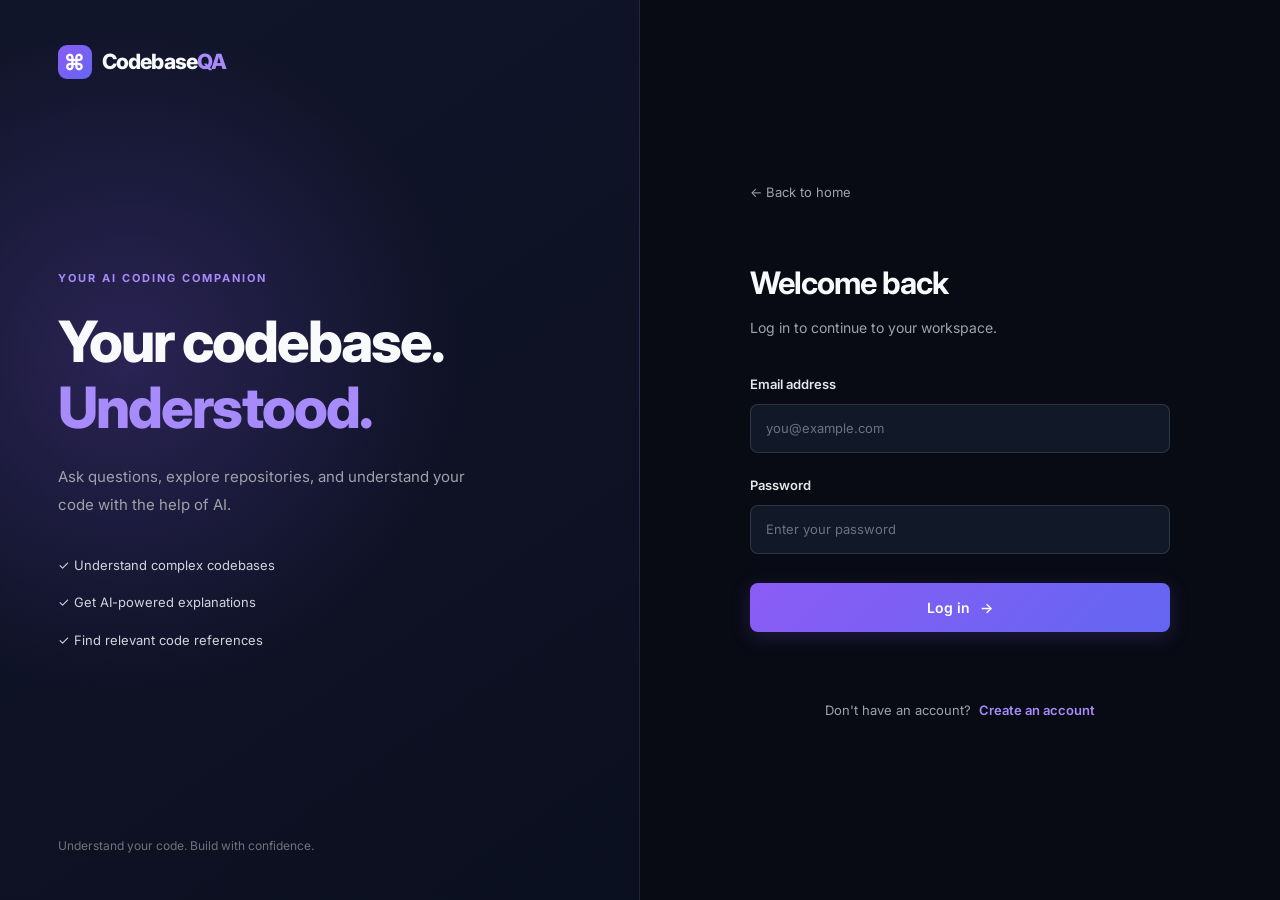
==== frontend/pages/dashboard.html @ 56b750bf "Replace Streamlit application with FastAPI architecture" ====
<!DOCTYPE html>
<html lang="en">
<head>
    <meta charset="UTF-8">
    <meta name="viewport" content="width=device-width, initial-scale=1.0">
    <title>Dashboard | Codebase QA Assistant</title>

    <link rel="stylesheet" href="../css/style.css">
    <link rel="stylesheet" href="../css/dashboard.css">
</head>

<body class="dashboard-page">

    <div class="dashboard-layout">

        <!-- SIDEBAR -->
        <aside class="sidebar" id="sidebar">

            <div class="sidebar-header">
                <a href="../index.html" class="logo">
                    <span class="logo-icon">⌘</span>
                    <span>Codebase<span class="logo-highlight">QA</span></span>
                </a>

                <button class="sidebar-close" id="closeSidebar" aria-label="Close sidebar">
                    ×
                </button>
            </div>

            <button class="new-chat-btn" id="newChatBtn">
                <span>＋</span>
                New Chat
            </button>

            <div class="sidebar-section">
                <span class="sidebar-label">WORKSPACE</span>

                <a href="#repositories" class="sidebar-link active">
                    <span>▣</span>
                    My Repositories
                </a>
            </div>

            <div class="sidebar-section conversation-section">
                <span class="sidebar-label">RECENT CONVERSATIONS</span>

                <div id="conversationList" class="conversation-list">
                    <p class="empty-conversations">
                        Your conversations will appear here.
                    </p>
                </div>
            </div>

            <div class="sidebar-bottom">
                <div class="user-profile">
                    <div class="user-avatar" id="userAvatar">U</div>

                    <div class="user-details">
                        <span id="sidebarUsername">User</span>
                        <small id="sidebarEmail">user@example.com</small>
                    </div>

                    <button id="logoutBtn" class="logout-btn" title="Log out">
                        ⇥
                    </button>
                </div>
            </div>

        </aside>


        <!-- MAIN CONTENT -->
        <main class="dashboard-main">

            <!-- TOP NAVIGATION -->
            <header class="dashboard-header">

                <button class="menu-btn" id="menuBtn" aria-label="Open sidebar">
                    ☰
                </button>

                <div class="breadcrumb">
                    <span>Workspace</span>
                    <span>/</span>
                    <strong>Dashboard</strong>
                </div>

                <div class="header-status">
                    <span class="status-dot"></span>
                    AI Assistant
                </div>

            </header>


            <!-- DASHBOARD CONTENT -->
            <div class="dashboard-content">

                <section class="welcome-section">
                    <div>
                        <span class="section-label">YOUR WORKSPACE</span>

                        <h1>
                            Welcome back,
                            <span id="welcomeUsername">there</span>!
                        </h1>

                        <p>
                            Connect a repository and start exploring your
                            codebase with AI.
                        </p>
                    </div>

                    <button class="btn btn-primary" id="addRepositoryBtn">
                        <span>＋</span>
                        Add Repository
                    </button>
                </section>


                <!-- STATISTICS -->
                <section class="stats-grid">

                    <article class="stat-card">
                        <div class="stat-icon">▣</div>
                        <div>
                            <span class="stat-label">Total Repositories</span>
                            <h2 id="repositoryCount">0</h2>
                        </div>
                    </article>

                    <article class="stat-card">
                        <div class="stat-icon">◷</div>
                        <div>
                            <span class="stat-label">Conversations</span>
                            <h2 id="conversationCount">0</h2>
                        </div>
                    </article>

                    <article class="stat-card">
                        <div class="stat-icon">✳</div>
                        <div>
                            <span class="stat-label">AI Assistant</span>
                            <h2>Ready</h2>
                        </div>
                    </article>

                </section>


                <!-- REPOSITORIES -->
                <section class="repositories-section" id="repositories">

                    <div class="section-header">
                        <div>
                            <h2>My Repositories</h2>
                            <p>Manage and explore your connected GitHub projects.</p>
                        </div>

                        <button class="btn btn-outline" id="refreshRepositoriesBtn">
                            ↻ Refresh
                        </button>
                    </div>

                    <div id="repositoryGrid" class="repository-grid">

                        <div class="empty-state">
                            <div class="empty-state-icon">▣</div>

                            <h3>No repositories yet</h3>

                            <p>
                                Add your first GitHub repository to start
                                asking questions about your code.
                            </p>

                            <button class="btn btn-primary" id="emptyAddRepositoryBtn">
                                Add Your First Repository
                            </button>
                        </div>

                    </div>

                </section>


                <!-- AI ASSISTANT INTRODUCTION -->
                <section class="assistant-banner">

                    <div class="assistant-banner-icon">✳</div>

                    <div>
                        <h2>Your codebase, explained by AI.</h2>

                        <p>
                            Ask questions about your repository, understand
                            functions, explore project architecture and
                            find relevant code references.
                        </p>
                    </div>

                </section>

            </div>

        </main>

    </div>


    <!-- ADD REPOSITORY MODAL -->
    <div class="modal-overlay" id="repositoryModal">

        <div class="modal-card">

            <div class="modal-header">
                <div>
                    <h2>Add Repository</h2>
                    <p>Connect a public GitHub repository.</p>
                </div>

                <button class="modal-close" id="closeRepositoryModal" aria-label="Close modal">
                    ×
                </button>
            </div>

            <form id="repositoryForm">

                <div class="form-group">
                    <label for="repositoryName">Repository Name</label>

                    <input
                        type="text"
                        id="repositoryName"
                        name="name"
                        placeholder="e.g. movie-recommender"
                        required
                    >
                </div>

                <div class="form-group">
                    <label for="githubUrl">GitHub Repository URL</label>

                    <input
                        type="url"
                        id="githubUrl"
                        name="github_url"
                        placeholder="https://github.com/username/repository"
                        required
                    >
                </div>

                <p id="repositoryMessage" class="form-message" role="status"></p>

                <button type="submit" class="btn btn-primary modal-submit">
                    Connect Repository
                </button>

            </form>

        </div>

    </div>


    <script src="../js/api.js"></script>
    <script src="../js/dashboard.js"></script>
    <script src="../js/chat.js"></script>

</body>
</html>
---- frontend/css/style.css ----
/* ================================
   1. GLOBAL STYLES
================================ */

@import url('https://fonts.googleapis.com/css2?family=Inter:wght@400;500;600;700;800&display=swap');

:root {
    --bg-primary: #080b14;
    --bg-secondary: #101522;
    --bg-card: #111827;
    --text-primary: #f8fafc;
    --text-secondary: #9ca3af;
    --accent: #8b5cf6;
    --accent-light: #a78bfa;
    --border: rgba(255, 255, 255, 0.09);
}

* {
    margin: 0;
    padding: 0;
    box-sizing: border-box;
}

html {
    scroll-behavior: smooth;
}

body {
    font-family: 'Inter', sans-serif;
    background: var(--bg-primary);
    color: var(--text-primary);
    line-height: 1.6;
}

a {
    text-decoration: none;
    color: inherit;
}

.landing-page {
    width: 100%;
    min-height: 100vh;
    overflow: hidden;
}

/* ================================
   2. NAVIGATION BAR
================================ */

.navbar {
    width: 100%;
    height: 82px;
    padding: 0 8%;
    display: flex;
    align-items: center;
    justify-content: space-between;
    border-bottom: 1px solid var(--border);
    background: rgba(8, 11, 20, 0.85);
}

.logo {
    display: flex;
    align-items: center;
    gap: 10px;
    font-size: 21px;
    font-weight: 800;
    letter-spacing: -0.8px;
}

.logo-icon {
    width: 34px;
    height: 34px;
    display: grid;
    place-items: center;
    border-radius: 9px;
    background: linear-gradient(135deg, #8b5cf6, #6366f1);
    color: white;
    font-size: 22px;
}

.logo-highlight {
    color: var(--accent-light);
}

.nav-links {
    display: flex;
    gap: 36px;
}

.nav-links a {
    color: var(--text-secondary);
    font-size: 14px;
    transition: color 0.3s ease;
}

.nav-links a:hover {
    color: white;
}

.nav-actions {
    display: flex;
    align-items: center;
    gap: 12px;
}

/* ================================
   3. BUTTONS
================================ */

.btn {
    display: inline-flex;
    justify-content: center;
    align-items: center;
    gap: 10px;
    border-radius: 8px;
    font-size: 14px;
    font-weight: 600;
    transition: all 0.3s ease;
    cursor: pointer;
}

.btn-outline {
    padding: 10px 19px;
    border: 1px solid var(--border);
    color: white;
}

.btn-outline:hover {
    background: rgba(255, 255, 255, 0.07);
}

.btn-primary {
    padding: 11px 20px;
    color: white;
    background: linear-gradient(135deg, #8b5cf6, #6366f1);
    box-shadow: 0 5px 20px rgba(139, 92, 246, 0.2);
}

.btn-primary:hover {
    transform: translateY(-2px);
    box-shadow: 0 8px 25px rgba(139, 92, 246, 0.35);
}

.btn-secondary {
    padding: 14px 24px;
    border: 1px solid var(--border);
    color: white;
}

.btn-secondary:hover {
    background: rgba(255, 255, 255, 0.07);
}

.btn-large {
    padding: 15px 25px;
    font-size: 15px;
}

/* ================================
   4. HERO SECTION
================================ */

.hero {
    position: relative;
    min-height: 590px;
    padding: 110px 20px 90px;
    display: flex;
    flex-direction: column;
    align-items: center;
    text-align: center;
    background:
        radial-gradient(
            ellipse at 50% 20%,
            rgba(109, 40, 217, 0.19),
            transparent 55%
        );
}

.hero-badge {
    display: inline-flex;
    align-items: center;
    gap: 9px;
    padding: 8px 15px;
    margin-bottom: 30px;
    border: 1px solid rgba(167, 139, 250, 0.25);
    border-radius: 30px;
    background: rgba(139, 92, 246, 0.08);
    color: #c4b5fd;
    font-size: 12px;
    font-weight: 600;
}

.status-dot {
    width: 7px;
    height: 7px;
    border-radius: 50%;
    background: #a78bfa;
    box-shadow: 0 0 10px #a78bfa;
}

.hero h1 {
    max-width: 850px;
    font-size: clamp(38px, 6vw, 65px);
    line-height: 1.15;
    letter-spacing: -2.8px;
    font-weight: 800;
}

.hero h1 span {
    display: block;
    background: linear-gradient(90deg, #a78bfa, #818cf8, #c084fc);
    -webkit-background-clip: text;
    background-clip: text;
    color: transparent;
}

.hero-description {
    max-width: 620px;
    margin-top: 25px;
    color: var(--text-secondary);
    font-size: 16px;
    line-height: 1.8;
}

.hero-actions {
    display: flex;
    gap: 15px;
    margin-top: 35px;
}

.hero-note {
    display: flex;
    flex-wrap: wrap;
    justify-content: center;
    gap: 24px;
    margin-top: 35px;
    color: #9ca3af;
    font-size: 12px;
}

.hero-note span {
    color: #a78bfa;
    font-weight: 700;
}

/* ================================
   5. FEATURES SECTION
================================ */

.features {
    padding: 90px 8% 110px;
    background: var(--bg-secondary);
    border-top: 1px solid var(--border);
}

.section-heading {
    text-align: center;
    margin-bottom: 55px;
}

.section-label {
    color: var(--accent-light);
    font-size: 11px;
    font-weight: 700;
    letter-spacing: 2px;
}

.section-heading h2 {
    margin-top: 13px;
    font-size: clamp(25px, 4vw, 36px);
    letter-spacing: -1px;
}

.section-heading p {
    margin-top: 12px;
    color: var(--text-secondary);
    font-size: 14px;
}

.feature-grid {
    display: grid;
    grid-template-columns: repeat(4, 1fr);
    gap: 20px;
    max-width: 1200px;
    margin: 0 auto;
}

.feature-card {
    padding: 28px 24px;
    min-height: 220px;
    border: 1px solid var(--border);
    border-radius: 13px;
    background: var(--bg-card);
    transition: all 0.3s ease;
}

.feature-card:hover {
    transform: translateY(-6px);
    border-color: rgba(167, 139, 250, 0.5);
    background: #171e30;
}

.feature-icon {
    width: 43px;
    height: 43px;
    display: grid;
    place-items: center;
    border-radius: 10px;
    background: rgba(139, 92, 246, 0.14);
    color: #c4b5fd;
    font-size: 23px;
}

.feature-card h3 {
    margin-top: 22px;
    font-size: 16px;
    font-weight: 700;
}

.feature-card p {
    margin-top: 10px;
    color: var(--text-secondary);
    font-size: 13px;
    line-height: 1.8;
}

/* ================================
   6. FOOTER
================================ */

.footer {
    min-height: 100px;
    padding: 25px 8%;
    display: flex;
    align-items: center;
    justify-content: space-between;
    gap: 20px;
    flex-wrap: wrap;
    background: var(--bg-primary);
    border-top: 1px solid var(--border);
}

.footer p,
.footer > span {
    color: var(--text-secondary);
    font-size: 12px;
}

/* ================================
   7. RESPONSIVE DESIGN
================================ */

@media (max-width: 1000px) {
    .feature-grid {
        grid-template-columns: repeat(2, 1fr);
    }

    .navbar {
        padding: 0 5%;
    }
}

@media (max-width: 650px) {
    .navbar {
        height: auto;
        min-height: 75px;
        padding: 18px 5%;
        flex-wrap: wrap;
        gap: 15px;
    }

    .nav-links {
        display: none;
    }

    .nav-actions {
        gap: 8px;
    }

    .btn-outline,
    .nav-actions .btn-primary {
        padding: 9px 12px;
        font-size: 12px;
    }

    .hero {
        padding: 85px 20px 70px;
    }

    .hero h1 {
        letter-spacing: -1.5px;
    }

    .hero-description {
        font-size: 14px;
    }

    .hero-actions {
        flex-direction: column;
        width: 100%;
        max-width: 280px;
    }

    .hero-note {
        gap: 12px;
        font-size: 11px;
    }

    .features {
        padding: 70px 6%;
    }

    .feature-grid {
        grid-template-columns: 1fr;
    }

    .footer {
        flex-direction: column;
        text-align: center;
    }
}
---- frontend/css/dashboard.css ----
/* =========================================
   1. DASHBOARD BASE
========================================= */

.dashboard-page {
    min-height: 100vh;
    background: #080b14;
    color: #f8fafc;
}

.dashboard-layout {
    display: flex;
    min-height: 100vh;
}

/* =========================================
   2. SIDEBAR
========================================= */

.sidebar {
    width: 265px;
    min-width: 265px;
    height: 100vh;
    position: sticky;
    top: 0;
    display: flex;
    flex-direction: column;
    padding: 25px 17px;
    background: #0d1220;
    border-right: 1px solid rgba(255, 255, 255, 0.08);
    z-index: 100;
}

.sidebar-header {
    display: flex;
    align-items: center;
    justify-content: space-between;
    margin-bottom: 32px;
}

.sidebar-close {
    display: none;
    border: none;
    background: none;
    color: #9ca3af;
    font-size: 25px;
    cursor: pointer;
}

/* =========================================
   3. NEW CHAT BUTTON
========================================= */

.new-chat-btn {
    width: 100%;
    height: 45px;
    display: flex;
    align-items: center;
    justify-content: center;
    gap: 10px;
    border: 1px solid rgba(167, 139, 250, 0.3);
    border-radius: 8px;
    background: rgba(139, 92, 246, 0.13);
    color: #c4b5fd;
    font-family: inherit;
    font-size: 13px;
    font-weight: 600;
    cursor: pointer;
    transition: all 0.3s ease;
}

.new-chat-btn:hover {
    background: rgba(139, 92, 246, 0.22);
}

.new-chat-btn span {
    font-size: 20px;
}

/* =========================================
   4. SIDEBAR SECTIONS
========================================= */

.sidebar-section {
    margin-top: 35px;
}

.sidebar-label {
    display: block;
    margin-bottom: 14px;
    padding-left: 9px;
    color: #6b7280;
    font-size: 10px;
    font-weight: 700;
    letter-spacing: 1.5px;
}

.sidebar-link {
    display: flex;
    align-items: center;
    gap: 12px;
    padding: 12px 10px;
    border-radius: 7px;
    color: #9ca3af;
    font-size: 13px;
    transition: all 0.3s ease;
}

.sidebar-link:hover,
.sidebar-link.active {
    background: rgba(139, 92, 246, 0.13);
    color: #c4b5fd;
}

.sidebar-link span {
    font-size: 17px;
}

.conversation-section {
    flex: 1;
    min-height: 0;
    overflow-y: auto;
}

.conversation-list {
    display: flex;
    flex-direction: column;
    gap: 7px;
}

.empty-conversations {
    padding: 10px;
    color: #6b7280;
    font-size: 12px;
    line-height: 1.6;
}

/* =========================================
   5. USER PROFILE
========================================= */

.sidebar-bottom {
    padding-top: 18px;
    border-top: 1px solid rgba(255, 255, 255, 0.08);
}

.user-profile {
    display: flex;
    align-items: center;
    gap: 10px;
}

.user-avatar {
    width: 36px;
    height: 36px;
    flex-shrink: 0;
    display: grid;
    place-items: center;
    border-radius: 50%;
    background: linear-gradient(135deg, #8b5cf6, #6366f1);
    color: white;
    font-size: 13px;
    font-weight: 700;
}

.user-details {
    min-width: 0;
    flex: 1;
    display: flex;
    flex-direction: column;
}

.user-details span {
    color: #e5e7eb;
    font-size: 12px;
    font-weight: 600;
}

.user-details small {
    overflow: hidden;
    color: #6b7280;
    font-size: 10px;
    text-overflow: ellipsis;
    white-space: nowrap;
}

.logout-btn {
    border: none;
    background: none;
    color: #9ca3af;
    font-size: 21px;
    cursor: pointer;
}

.logout-btn:hover {
    color: #f87171;
}

/* =========================================
   6. MAIN CONTENT
========================================= */

.dashboard-main {
    min-width: 0;
    flex: 1;
}

.dashboard-header {
    height: 72px;
    padding: 0 45px;
    display: flex;
    align-items: center;
    justify-content: space-between;
    border-bottom: 1px solid rgba(255, 255, 255, 0.08);
    background: rgba(8, 11, 20, 0.85);
}

.breadcrumb {
    display: flex;
    align-items: center;
    gap: 12px;
    color: #6b7280;
    font-size: 12px;
}

.breadcrumb strong {
    color: #e5e7eb;
    font-weight: 600;
}

.header-status {
    display: flex;
    align-items: center;
    gap: 9px;
    color: #a1a1aa;
    font-size: 11px;
}

.menu-btn {
    display: none;
    border: none;
    background: none;
    color: white;
    font-size: 23px;
    cursor: pointer;
}

/* =========================================
   7. DASHBOARD CONTENT
========================================= */

.dashboard-content {
    max-width: 1450px;
    margin: 0 auto;
    padding: 45px;
}

.welcome-section {
    display: flex;
    justify-content: space-between;
    align-items: center;
    gap: 20px;
}

.welcome-section h1 {
    margin-top: 12px;
    font-size: clamp(25px, 3vw, 34px);
    letter-spacing: -1.2px;
}

.welcome-section h1 span {
    color: #a78bfa;
}

.welcome-section p {
    margin-top: 10px;
    color: #9ca3af;
    font-size: 13px;
}

.welcome-section .btn {
    flex-shrink: 0;
}

/* =========================================
   8. STATISTICS CARDS
========================================= */

.stats-grid {
    display: grid;
    grid-template-columns: repeat(3, 1fr);
    gap: 18px;
    margin-top: 40px;
}

.stat-card {
    min-height: 115px;
    padding: 23px;
    display: flex;
    align-items: center;
    gap: 18px;
    border: 1px solid rgba(255, 255, 255, 0.08);
    border-radius: 11px;
    background: #101522;
}

.stat-icon {
    width: 45px;
    height: 45px;
    display: grid;
    place-items: center;
    border-radius: 10px;
    background: rgba(139, 92, 246, 0.14);
    color: #c4b5fd;
    font-size: 22px;
}

.stat-label {
    color: #9ca3af;
    font-size: 11px;
}

.stat-card h2 {
    margin-top: 5px;
    font-size: 22px;
    font-weight: 700;
}

/* =========================================
   9. REPOSITORY SECTION
========================================= */

.repositories-section {
    margin-top: 55px;
}

.section-header {
    display: flex;
    align-items: center;
    justify-content: space-between;
    gap: 15px;
    margin-bottom: 23px;
}

.section-header h2 {
    font-size: 20px;
    letter-spacing: -0.5px;
}

.section-header p {
    margin-top: 7px;
    color: #9ca3af;
    font-size: 12px;
}

.repository-grid {
    display: grid;
    grid-template-columns: repeat(2, minmax(0, 1fr));
    gap: 18px;
}

/* =========================================
   10. EMPTY STATE
========================================= */

.empty-state {
    grid-column: 1 / -1;
    min-height: 280px;
    padding: 40px 20px;
    display: flex;
    flex-direction: column;
    align-items: center;
    justify-content: center;
    text-align: center;
    border: 1px dashed rgba(255, 255, 255, 0.15);
    border-radius: 12px;
    background: rgba(16, 21, 34, 0.5);
}

.empty-state-icon {
    width: 58px;
    height: 58px;
    display: grid;
    place-items: center;
    border-radius: 15px;
    background: rgba(139, 92, 246, 0.13);
    color: #c4b5fd;
    font-size: 29px;
}

.empty-state h3 {
    margin-top: 20px;
    font-size: 16px;
}

.empty-state p {
    max-width: 350px;
    margin-top: 9px;
    margin-bottom: 22px;
    color: #9ca3af;
    font-size: 12px;
    line-height: 1.8;
}

/* =========================================
   11. ASSISTANT BANNER
========================================= */

.assistant-banner {
    margin-top: 40px;
    padding: 27px;
    display: flex;
    align-items: center;
    gap: 20px;
    border: 1px solid rgba(139, 92, 246, 0.2);
    border-radius: 12px;
    background:
        linear-gradient(
            110deg,
            rgba(139, 92, 246, 0.12),
            rgba(99, 102, 241, 0.04)
        );
}

.assistant-banner-icon {
    width: 49px;
    height: 49px;
    flex-shrink: 0;
    display: grid;
    place-items: center;
    border-radius: 12px;
    background: rgba(139, 92, 246, 0.18);
    color: #c4b5fd;
    font-size: 25px;
}

.assistant-banner h2 {
    font-size: 15px;
}

.assistant-banner p {
    max-width: 700px;
    margin-top: 7px;
    color: #9ca3af;
    font-size: 12px;
    line-height: 1.8;
}

/* =========================================
   12. ADD REPOSITORY MODAL
========================================= */

.modal-overlay {
    position: fixed;
    inset: 0;
    z-index: 200;
    display: none;
    align-items: center;
    justify-content: center;
    padding: 20px;
    background: rgba(0, 0, 0, 0.72);
    backdrop-filter: blur(5px);
}

.modal-overlay.active {
    display: flex;
}

.modal-card {
    width: 100%;
    max-width: 470px;
    padding: 28px;
    border: 1px solid rgba(255, 255, 255, 0.1);
    border-radius: 14px;
    background: #111827;
    box-shadow: 0 20px 70px rgba(0, 0, 0, 0.4);
}

.modal-header {
    display: flex;
    justify-content: space-between;
    align-items: flex-start;
    gap: 15px;
    margin-bottom: 28px;
}

.modal-header h2 {
    font-size: 21px;
}

.modal-header p {
    margin-top: 7px;
    color: #9ca3af;
    font-size: 12px;
}

.modal-close {
    border: none;
    background: none;
    color: #9ca3af;
    font-size: 26px;
    cursor: pointer;
}

.modal-close:hover {
    color: white;
}

#repositoryForm {
    display: flex;
    flex-direction: column;
    gap: 20px;
}

.modal-submit {
    width: 100%;
    height: 47px;
    border: none;
    font-family: inherit;
}

/* =========================================
   13. RESPONSIVE DESIGN
========================================= */

@media (max-width: 1000px) {
    .sidebar {
        width: 235px;
        min-width: 235px;
    }

    .dashboard-content {
        padding: 35px 25px;
    }

    .dashboard-header {
        padding: 0 25px;
    }
}

@media (max-width: 760px) {
    .sidebar {
        position: fixed;
        left: -270px;
        width: 260px;
        min-width: 260px;
        transition: left 0.3s ease;
    }

    .sidebar.open {
        left: 0;
    }

    .sidebar-close {
        display: block;
    }

    .menu-btn {
        display: block;
    }

    .dashboard-header {
        padding: 0 18px;
        gap: 15px;
    }

    .dashboard-content {
        padding: 30px 18px;
    }

    .stats-grid {
        grid-template-columns: 1fr;
        gap: 12px;
        margin-top: 30px;
    }

    .repository-grid {
        grid-template-columns: 1fr;
    }

    .welcome-section {
        align-items: flex-start;
        flex-direction: column;
    }
}

@media (max-width: 480px) {
    .breadcrumb {
        gap: 6px;
        font-size: 10px;
    }

    .header-status {
        font-size: 0;
    }

    .header-status .status-dot {
        width: 9px;
        height: 9px;
    }

    .section-header {
        align-items: flex-start;
    }

    .section-header .btn {
        padding: 9px 11px;
        font-size: 11px;
    }

    .assistant-banner {
        align-items: flex-start;
        padding: 20px;
    }

    .modal-card {
        padding: 22px;
    }
}


/* =========================================
   DYNAMIC REPOSITORY CARDS
========================================= */

.repository-card {
    padding: 22px;
    border: 1px solid rgba(255, 255, 255, 0.08);
    border-radius: 11px;
    background: #101522;
    transition: border-color 0.3s ease;
}

.repository-card:hover {
    border-color: rgba(167, 139, 250, 0.4);
}

.repository-card-header {
    display: flex;
    align-items: center;
    gap: 12px;
}

.repository-card-icon {
    width: 40px;
    height: 40px;
    display: grid;
    place-items: center;
    border-radius: 9px;
    background: rgba(139, 92, 246, 0.14);
    color: #c4b5fd;
    font-size: 21px;
}

.repository-card-header h3 {
    font-size: 15px;
}

.repository-card > p {
    margin-top: 15px;
    overflow-wrap: anywhere;
    color: #9ca3af;
    font-size: 11px;
}

.repository-actions {
    display: flex;
    flex-wrap: wrap;
    gap: 9px;
    margin-top: 22px;
}

.repository-actions .btn {
    padding: 9px 13px;
    font-size: 11px;
}

.repository-actions button:disabled {
    opacity: 0.6;
    cursor: not-allowed;
}



/* =========================================
   14. AI CHAT INTERFACE
========================================= */

.chat-section {
    margin-top: 45px;
    min-height: 650px;
    display: flex;
    flex-direction: column;
    border: 1px solid rgba(255, 255, 255, 0.08);
    border-radius: 14px;
    background: #0d1220;
    overflow: hidden;
    scroll-margin-top: 20px;
}

/* Chat Header */

.chat-header {
    padding: 22px 26px;
    display: flex;
    align-items: center;
    justify-content: space-between;
    gap: 20px;
    border-bottom: 1px solid rgba(255, 255, 255, 0.08);
}

.chat-header h2 {
    margin-top: 7px;
    font-size: 19px;
}

.chat-header p {
    margin-top: 5px;
    color: #9ca3af;
    font-size: 12px;
}

/* Chat Messages */

.chat-messages {
    flex: 1;
    min-height: 350px;
    max-height: 600px;
    padding: 30px;
    display: flex;
    flex-direction: column;
    gap: 22px;
    overflow-y: auto;
}

/* Welcome Screen */

.chat-welcome {
    margin: auto;
    max-width: 500px;
    padding: 35px 15px;
    text-align: center;
}

.chat-welcome-icon {
    width: 60px;
    height: 60px;
    margin: 0 auto 20px;
    display: grid;
    place-items: center;
    border-radius: 17px;
    background: rgba(139, 92, 246, 0.15);
    color: #c4b5fd;
    font-size: 30px;
}

.chat-welcome h3 {
    font-size: 21px;
}

.chat-welcome > p {
    margin-top: 10px;
    color: #9ca3af;
    font-size: 13px;
    line-height: 1.8;
}

/* Suggested Questions */

.suggested-questions {
    margin-top: 28px;
    display: flex;
    flex-wrap: wrap;
    justify-content: center;
    gap: 10px;
}

.suggested-questions button {
    padding: 11px 14px;
    border: 1px solid rgba(255, 255, 255, 0.1);
    border-radius: 8px;
    background: #151c2c;
    color: #c4b5fd;
    font-family: inherit;
    font-size: 11px;
    cursor: pointer;
    transition: all 0.3s ease;
}

.suggested-questions button:hover {
    border-color: #8b5cf6;
    background: rgba(139, 92, 246, 0.12);
}

/* Individual Messages */

.chat-message {
    max-width: 85%;
    padding: 17px 19px;
    border-radius: 11px;
    font-size: 13px;
    line-height: 1.8;
    overflow-wrap: anywhere;
}

.user-message {
    align-self: flex-end;
    background: #30245a;
    color: #f5f3ff;
    border: 1px solid rgba(167, 139, 250, 0.2);
}

.ai-message {
    align-self: flex-start;
    width: 100%;
    max-width: 90%;
    background: #151c2c;
    color: #e5e7eb;
    border: 1px solid rgba(255, 255, 255, 0.07);
}

.message-label {
    margin-bottom: 10px;
    color: #c4b5fd;
    font-size: 12px;
    font-weight: 700;
}

.ai-answer {
    white-space: pre-wrap;
    line-height: 1.9;
}

/* Source References */

.message-sources {
    margin-top: 20px;
    padding-top: 15px;
    border-top: 1px solid rgba(255, 255, 255, 0.08);
}

.message-sources h4 {
    margin-bottom: 11px;
    color: #c4b5fd;
    font-size: 12px;
}

.source-card {
    margin-top: 8px;
    padding: 11px 13px;
    display: flex;
    flex-direction: column;
    gap: 4px;
    border: 1px solid rgba(255, 255, 255, 0.07);
    border-radius: 7px;
    background: #0d1220;
}

.source-card strong {
    color: #e5e7eb;
    font-size: 11px;
}

.source-card small {
    color: #9ca3af;
    font-size: 10px;
    overflow-wrap: anywhere;
}

/* Loading Message */

.loading-message {
    color: #c4b5fd;
    animation: pulse 1.5s infinite;
}

@keyframes pulse {
    0%, 100% {
        opacity: 1;
    }

    50% {
        opacity: 0.5;
    }
}

/* Chat Input */

.chat-input-area {
    margin: 0 25px;
    padding: 10px 12px;
    display: flex;
    align-items: flex-end;
    gap: 12px;
    border: 1px solid rgba(167, 139, 250, 0.3);
    border-radius: 11px;
    background: #151c2c;
    transition: border-color 0.3s ease;
}

.chat-input-area:focus-within {
    border-color: #8b5cf6;
}

.chat-input-area textarea {
    flex: 1;
    min-height: 40px;
    max-height: 130px;
    padding: 10px 5px;
    resize: vertical;
    border: none;
    outline: none;
    background: transparent;
    color: white;
    font-family: inherit;
    font-size: 13px;
}

.chat-input-area textarea::placeholder {
    color: #6b7280;
}

.chat-input-area button {
    width: 39px;
    height: 39px;
    flex-shrink: 0;
    border: none;
    border-radius: 8px;
    background: linear-gradient(135deg, #8b5cf6, #6366f1);
    color: white;
    font-size: 23px;
    cursor: pointer;
    transition: opacity 0.3s ease;
}

.chat-input-area button:hover {
    opacity: 0.85;
}

.chat-input-area button:disabled {
    opacity: 0.5;
    cursor: not-allowed;
}

.chat-disclaimer {
    padding: 12px 20px 18px;
    color: #6b7280;
    font-size: 10px;
    text-align: center;
}

/* =========================================
   15. CHAT RESPONSIVENESS
========================================= */

@media (max-width: 760px) {

    .chat-section {
        margin-top: 30px;
        min-height: 600px;
    }

    .chat-header {
        padding: 18px;
        align-items: flex-start;
        flex-direction: column;
    }

    .chat-messages {
        padding: 20px 15px;
    }

    .chat-message,
    .ai-message {
        max-width: 100%;
    }

    .chat-input-area {
        margin: 0 12px;
    }

    .chat-disclaimer {
        font-size: 9px;
    }

}

@media (max-width: 480px) {

    .chat-header h2 {
        font-size: 16px;
    }

    .chat-welcome h3 {
        font-size: 18px;
    }

    .suggested-questions {
        flex-direction: column;
    }

    .suggested-questions button {
        width: 100%;
    }

}


/* =========================================
   CONVERSATION HISTORY SIDEBAR
========================================= */

.conversation-item {
    width: 100%;
    padding: 11px 10px;
    display: flex;
    flex-direction: column;
    align-items: flex-start;
    gap: 6px;
    border: 1px solid transparent;
    border-radius: 8px;
    background: transparent;
    text-align: left;
    cursor: pointer;
    transition: all 0.3s ease;
}

.conversation-item:hover,
.conversation-item.active {
    border-color: rgba(167, 139, 250, 0.15);
    background: rgba(139, 92, 246, 0.12);
}

.conversation-title {
    width: 100%;
    overflow: hidden;
    color: #e5e7eb;
    font-size: 12px;
    text-overflow: ellipsis;
    white-space: nowrap;
}

.conversation-repository {
    overflow: hidden;
    max-width: 100%;
    color: #9ca3af;
    font-size: 10px;
    text-overflow: ellipsis;
    white-space: nowrap;
}

.conversation-item:hover .conversation-title,
.conversation-item.active .conversation-title {
    color: #c4b5fd;
}


/* Improve text visibility on light buttons */
.btn-outline {
    color: #1e293b !important;
    font-weight: 600;
}

.btn-outline:hover {
    color: #111827 !important;
}

/* Keep repository action buttons readable */
.repository-actions .btn-outline {
    color: #1e293b !important;
}

/* Back to Dashboard button */
.chat-header .btn-outline {
    color: #1e293b !important;
}
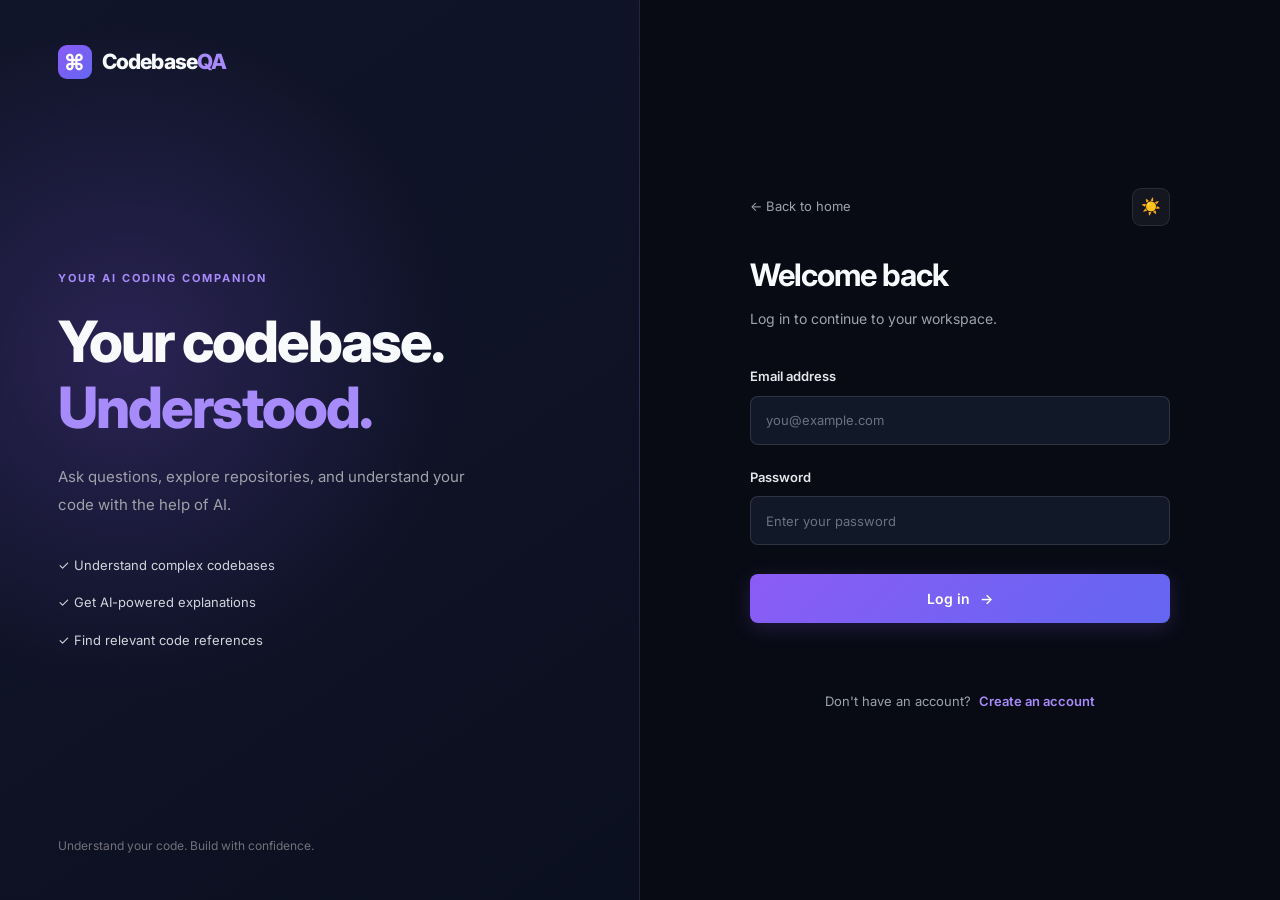
==== commit e556ef66: "Add light theme and dark/light theme toggle across all pages" ====
--- a/frontend/pages/dashboard.html
+++ b/frontend/pages/dashboard.html
@@ -8,6 +8,7 @@
 
     <link rel="stylesheet" href="../css/style.css">
     <link rel="stylesheet" href="../css/dashboard.css">
+    <script src="../js/theme.js"></script>
 </head>
 
 <body class="dashboard-page">
@@ -86,9 +87,14 @@
                     <strong>Dashboard</strong>
                 </div>
 
-                <div class="header-status">
-                    <span class="status-dot"></span>
-                    AI Assistant
+                <div class="header-right-actions">
+                    <button class="theme-toggle" id="themeToggle" aria-label="Toggle theme" title="Toggle Light/Dark Theme">
+                        <span class="theme-icon">☀️</span>
+                    </button>
+                    <div class="header-status">
+                        <span class="status-dot"></span>
+                        AI Assistant
+                    </div>
                 </div>
 
             </header>
@@ -226,18 +232,6 @@
             </div>
 
             <form id="repositoryForm">
-
-                <div class="form-group">
-                    <label for="repositoryName">Repository Name</label>
-
-                    <input
-                        type="text"
-                        id="repositoryName"
-                        name="name"
-                        placeholder="e.g. movie-recommender"
-                        required
-                    >
-                </div>
 
                 <div class="form-group">
                     <label for="githubUrl">GitHub Repository URL</label>
@@ -251,10 +245,11 @@
                     >
                 </div>
 
-                <p id="repositoryMessage" class="form-message" role="status"></p>
+                <!-- AUTOMATIC CLONING AND INDEXING STATUS -->
+                <div id="repositoryProgress" class="form-message" role="status" aria-live="polite"></div>
 
                 <button type="submit" class="btn btn-primary modal-submit">
-                    Connect Repository
+                    Connect & Index Repository
                 </button>
 
             </form>
--- a/frontend/css/style.css
+++ b/frontend/css/style.css
@@ -420,3 +420,192 @@
         text-align: center;
     }
 }
+
+/* Conversation history item layout */
+
+.conversation-item-wrapper {
+    display: flex;
+    align-items: center;
+    gap: 6px;
+    width: 100%;
+}
+
+.conversation-item-wrapper .conversation-item {
+    flex: 1;
+    min-width: 0;
+}
+
+/* Conversation delete button */
+
+.conversation-delete-btn {
+    flex-shrink: 0;
+    width: 30px;
+    height: 30px;
+    border: none;
+    border-radius: 6px;
+    background: transparent;
+    color: #9ca3af;
+    font-size: 21px;
+    cursor: pointer;
+    transition: background 0.2s ease, color 0.2s ease;
+}
+
+.conversation-delete-btn:hover {
+    background: rgba(239, 68, 68, 0.12);
+    color: #ef4444;
+}
+
+.conversation-delete-btn:disabled {
+    opacity: 0.5;
+    cursor: not-allowed;
+}
+
+/* =========================================
+   THEME TOGGLE & LIGHT THEME STYLES
+========================================= */
+
+.theme-toggle {
+    display: inline-flex;
+    align-items: center;
+    justify-content: center;
+    width: 38px;
+    height: 38px;
+    border-radius: 9px;
+    border: 1px solid var(--border);
+    background: rgba(255, 255, 255, 0.05);
+    color: var(--text-primary);
+    cursor: pointer;
+    font-size: 16px;
+    transition: all 0.25s ease;
+}
+
+.theme-toggle:hover {
+    border-color: var(--accent);
+    transform: translateY(-1px);
+    background: rgba(139, 92, 246, 0.15);
+}
+
+[data-theme=\"light\"] {
+    --bg-primary: #f8fafc;
+    --bg-secondary: #f1f5f9;
+    --bg-card: #ffffff;
+    --text-primary: #0f172a;
+    --text-secondary: #64748b;
+    --accent: #7c3aed;
+    --accent-light: #6d28d9;
+    --border: rgba(0, 0, 0, 0.08);
+}
+
+[data-theme=\"light\"] body {
+    background: #f8fafc;
+    color: #0f172a;
+}
+
+[data-theme=\"light\"] .navbar {
+    background: rgba(255, 255, 255, 0.92);
+    border-bottom-color: rgba(0, 0, 0, 0.08);
+}
+
+[data-theme=\"light\"] .nav-links a {
+    color: #64748b;
+}
+
+[data-theme=\"light\"] .nav-links a:hover {
+    color: #0f172a;
+}
+
+[data-theme=\"light\"] .hero h1 {
+    color: #0f172a;
+}
+
+[data-theme=\"light\"] .hero h1 span {
+    color: #7c3aed;
+}
+
+[data-theme=\"light\"] .hero-description {
+    color: #475569;
+}
+
+[data-theme=\"light\"] .hero-badge {
+    background: rgba(124, 58, 237, 0.08);
+    border-color: rgba(124, 58, 237, 0.2);
+    color: #6d28d9;
+}
+
+[data-theme=\"light\"] .hero-note {
+    color: #64748b;
+}
+
+[data-theme=\"light\"] .hero-note span {
+    color: #059669;
+}
+
+[data-theme=\"light\"] .section-heading h2 {
+    color: #0f172a;
+}
+
+[data-theme=\"light\"] .section-heading p {
+    color: #64748b;
+}
+
+[data-theme=\"light\"] .feature-card {
+    background: #ffffff;
+    border-color: rgba(0, 0, 0, 0.08);
+    box-shadow: 0 4px 14px rgba(0, 0, 0, 0.04);
+}
+
+[data-theme=\"light\"] .feature-card:hover {
+    border-color: rgba(124, 58, 237, 0.3);
+    box-shadow: 0 10px 25px rgba(124, 58, 237, 0.08);
+}
+
+[data-theme=\"light\"] .feature-card h3 {
+    color: #0f172a;
+}
+
+[data-theme=\"light\"] .feature-card p {
+    color: #64748b;
+}
+
+[data-theme=\"light\"] .feature-icon {
+    background: rgba(124, 58, 237, 0.1);
+    color: #7c3aed;
+}
+
+[data-theme=\"light\"] .btn-outline {
+    border-color: rgba(0, 0, 0, 0.15);
+    color: #0f172a !important;
+}
+
+[data-theme=\"light\"] .btn-outline:hover {
+    background: rgba(0, 0, 0, 0.04);
+    border-color: #7c3aed;
+    color: #7c3aed !important;
+}
+
+[data-theme=\"light\"] .btn-secondary {
+    background: #f1f5f9;
+    color: #0f172a;
+    border: 1px solid rgba(0, 0, 0, 0.1);
+}
+
+[data-theme=\"light\"] .btn-secondary:hover {
+    background: #e2e8f0;
+}
+
+[data-theme=\"light\"] .footer {
+    background: #f1f5f9;
+    border-top-color: rgba(0, 0, 0, 0.08);
+    color: #64748b;
+}
+
+[data-theme=\"light\"] .footer p,
+[data-theme=\"light\"] .footer span {
+    color: #64748b;
+}
+
+[data-theme=\"light\"] .theme-toggle {
+    background: #f1f5f9;
+    border-color: rgba(0, 0, 0, 0.1);
+    color: #0f172a;
+}
--- a/frontend/css/dashboard.css
+++ b/frontend/css/dashboard.css
@@ -1076,3 +1076,366 @@
     color: #1e293b !important;
 }
 
+
+/* =========================================
+   LIGHT THEME OVERRIDES FOR DASHBOARD
+========================================= */
+
+[data-theme=\"light\"] .dashboard-page {
+    background: #f8fafc;
+    color: #0f172a;
+}
+
+[data-theme=\"light\"] .sidebar {
+    background: #ffffff;
+    border-right: 1px solid rgba(0, 0, 0, 0.08);
+    box-shadow: 2px 0 10px rgba(0, 0, 0, 0.02);
+}
+
+[data-theme=\"light\"] .sidebar-close {
+    color: #64748b;
+}
+
+[data-theme=\"light\"] .sidebar-close:hover {
+    color: #0f172a;
+}
+
+[data-theme=\"light\"] .new-chat-btn {
+    border: 1px solid rgba(124, 58, 237, 0.3);
+    background: rgba(124, 58, 237, 0.08);
+    color: #7c3aed;
+}
+
+[data-theme=\"light\"] .new-chat-btn:hover {
+    background: rgba(124, 58, 237, 0.15);
+}
+
+[data-theme=\"light\"] .sidebar-label {
+    color: #94a3b8;
+}
+
+[data-theme=\"light\"] .sidebar-link {
+    color: #64748b;
+}
+
+[data-theme=\"light\"] .sidebar-link:hover,
+[data-theme=\"light\"] .sidebar-link.active {
+    background: rgba(124, 58, 237, 0.08);
+    color: #7c3aed;
+}
+
+[data-theme=\"light\"] .conversation-item {
+    color: #334155;
+}
+
+[data-theme=\"light\"] .conversation-item:hover,
+[data-theme=\"light\"] .conversation-item.active {
+    border-color: rgba(124, 58, 237, 0.2);
+    background: rgba(124, 58, 237, 0.08);
+}
+
+[data-theme=\"light\"] .conversation-title {
+    color: #1e293b;
+}
+
+[data-theme=\"light\"] .conversation-repository {
+    color: #64748b;
+}
+
+[data-theme=\"light\"] .conversation-item:hover .conversation-title,
+[data-theme=\"light\"] .conversation-item.active .conversation-title {
+    color: #7c3aed;
+}
+
+[data-theme=\"light\"] .empty-conversations {
+    color: #94a3b8;
+}
+
+[data-theme=\"light\"] .sidebar-bottom {
+    border-top: 1px solid rgba(0, 0, 0, 0.08);
+}
+
+[data-theme=\"light\"] .user-details span {
+    color: #0f172a;
+}
+
+[data-theme=\"light\"] .user-details small {
+    color: #64748b;
+}
+
+[data-theme=\"light\"] .logout-btn {
+    color: #64748b;
+}
+
+[data-theme=\"light\"] .logout-btn:hover {
+    color: #dc2626;
+}
+
+[data-theme=\"light\"] .dashboard-header {
+    background: rgba(255, 255, 255, 0.9);
+    border-bottom: 1px solid rgba(0, 0, 0, 0.08);
+}
+
+[data-theme=\"light\"] .breadcrumb {
+    color: #94a3b8;
+}
+
+[data-theme=\"light\"] .breadcrumb strong {
+    color: #0f172a;
+}
+
+[data-theme=\"light\"] .header-status {
+    color: #64748b;
+}
+
+[data-theme=\"light\"] .menu-btn {
+    color: #0f172a;
+}
+
+[data-theme=\"light\"] .welcome-section h1 {
+    color: #0f172a;
+}
+
+[data-theme=\"light\"] .welcome-section h1 span {
+    color: #7c3aed;
+}
+
+[data-theme=\"light\"] .welcome-section p {
+    color: #64748b;
+}
+
+[data-theme=\"light\"] .stat-card {
+    background: #ffffff;
+    border: 1px solid rgba(0, 0, 0, 0.08);
+    box-shadow: 0 2px 10px rgba(0, 0, 0, 0.03);
+}
+
+[data-theme=\"light\"] .stat-card h2 {
+    color: #0f172a;
+}
+
+[data-theme=\"light\"] .stat-label {
+    color: #64748b;
+}
+
+[data-theme=\"light\"] .stat-icon {
+    background: rgba(124, 58, 237, 0.1);
+    color: #7c3aed;
+}
+
+[data-theme=\"light\"] .section-header h2 {
+    color: #0f172a;
+}
+
+[data-theme=\"light\"] .section-header p {
+    color: #64748b;
+}
+
+[data-theme=\"light\"] .empty-state {
+    background: rgba(255, 255, 255, 0.7);
+    border-color: rgba(0, 0, 0, 0.15);
+}
+
+[data-theme=\"light\"] .empty-state-icon {
+    background: rgba(124, 58, 237, 0.1);
+    color: #7c3aed;
+}
+
+[data-theme=\"light\"] .empty-state h3 {
+    color: #0f172a;
+}
+
+[data-theme=\"light\"] .empty-state p {
+    color: #64748b;
+}
+
+[data-theme=\"light\"] .assistant-banner {
+    border: 1px solid rgba(124, 58, 237, 0.2);
+    background: linear-gradient(110deg, rgba(124, 58, 237, 0.08), rgba(99, 102, 241, 0.03));
+}
+
+[data-theme=\"light\"] .assistant-banner-icon {
+    background: rgba(124, 58, 237, 0.12);
+    color: #7c3aed;
+}
+
+[data-theme=\"light\"] .assistant-banner h2 {
+    color: #0f172a;
+}
+
+[data-theme=\"light\"] .assistant-banner p {
+    color: #64748b;
+}
+
+[data-theme=\"light\"] .modal-card {
+    background: #ffffff;
+    border: 1px solid rgba(0, 0, 0, 0.1);
+    box-shadow: 0 20px 70px rgba(0, 0, 0, 0.15);
+}
+
+[data-theme=\"light\"] .modal-header h2 {
+    color: #0f172a;
+}
+
+[data-theme=\"light\"] .modal-header p {
+    color: #64748b;
+}
+
+[data-theme=\"light\"] .modal-close {
+    color: #64748b;
+}
+
+[data-theme=\"light\"] .modal-close:hover {
+    color: #0f172a;
+}
+
+[data-theme=\"light\"] .form-group label {
+    color: #334155;
+}
+
+[data-theme=\"light\"] .form-group input {
+    background: #f8fafc;
+    border: 1px solid rgba(0, 0, 0, 0.12);
+    color: #0f172a;
+}
+
+[data-theme=\"light\"] .form-group input:focus {
+    border-color: #7c3aed;
+    background: #ffffff;
+}
+
+[data-theme=\"light\"] .repository-card {
+    background: #ffffff;
+    border: 1px solid rgba(0, 0, 0, 0.08);
+    box-shadow: 0 2px 10px rgba(0, 0, 0, 0.03);
+}
+
+[data-theme=\"light\"] .repository-card:hover {
+    border-color: rgba(124, 58, 237, 0.35);
+    box-shadow: 0 6px 20px rgba(124, 58, 237, 0.08);
+}
+
+[data-theme=\"light\"] .repository-card-icon {
+    background: rgba(124, 58, 237, 0.1);
+    color: #7c3aed;
+}
+
+[data-theme=\"light\"] .repository-card-header h3 {
+    color: #0f172a;
+}
+
+[data-theme=\"light\"] .repository-card > p {
+    color: #64748b;
+}
+
+[data-theme=\"light\"] .chat-section {
+    background: #ffffff;
+    border: 1px solid rgba(0, 0, 0, 0.08);
+    box-shadow: 0 4px 20px rgba(0, 0, 0, 0.04);
+}
+
+[data-theme=\"light\"] .chat-header {
+    background: #ffffff;
+    border-bottom: 1px solid rgba(0, 0, 0, 0.08);
+}
+
+[data-theme=\"light\"] .chat-header h2 {
+    color: #0f172a;
+}
+
+[data-theme=\"light\"] .chat-header p {
+    color: #64748b;
+}
+
+[data-theme=\"light\"] .chat-welcome-icon {
+    background: rgba(124, 58, 237, 0.1);
+    color: #7c3aed;
+}
+
+[data-theme=\"light\"] .chat-welcome h3 {
+    color: #0f172a;
+}
+
+[data-theme=\"light\"] .chat-welcome > p {
+    color: #64748b;
+}
+
+[data-theme=\"light\"] .suggested-questions button {
+    background: #f1f5f9;
+    border: 1px solid rgba(0, 0, 0, 0.08);
+    color: #6d28d9;
+}
+
+[data-theme=\"light\"] .suggested-questions button:hover {
+    border-color: #7c3aed;
+    background: #ede9fe;
+}
+
+[data-theme=\"light\"] .user-message {
+    background: linear-gradient(135deg, #7c3aed, #6366f1);
+    color: #ffffff;
+    border: none;
+}
+
+[data-theme=\"light\"] .ai-message {
+    background: #f8fafc;
+    color: #1e293b;
+    border: 1px solid rgba(0, 0, 0, 0.08);
+}
+
+[data-theme=\"light\"] .ai-message .message-label {
+    color: #7c3aed;
+}
+
+[data-theme=\"light\"] .message-sources {
+    border-top: 1px solid rgba(0, 0, 0, 0.08);
+}
+
+[data-theme=\"light\"] .message-sources h4 {
+    color: #7c3aed;
+}
+
+[data-theme=\"light\"] .source-card {
+    background: #ffffff;
+    border: 1px solid rgba(0, 0, 0, 0.08);
+}
+
+[data-theme=\"light\"] .source-card strong {
+    color: #0f172a;
+}
+
+[data-theme=\"light\"] .source-card small {
+    color: #64748b;
+}
+
+[data-theme=\"light\"] .chat-input-area {
+    background: #f8fafc;
+    border: 1px solid rgba(0, 0, 0, 0.12);
+}
+
+[data-theme=\"light\"] .chat-input-area:focus-within {
+    border-color: #7c3aed;
+    background: #ffffff;
+}
+
+[data-theme=\"light\"] .chat-input-area textarea {
+    color: #0f172a;
+}
+
+[data-theme=\"light\"] .chat-input-area textarea::placeholder {
+    color: #94a3b8;
+}
+
+[data-theme=\"light\"] .chat-disclaimer {
+    color: #94a3b8;
+}
+
+[data-theme=\"light\"] .loading-message {
+    color: #7c3aed;
+}
+
+[data-theme=\"light\"] .header-right-actions {
+    display: flex;
+    align-items: center;
+    gap: 14px;
+}
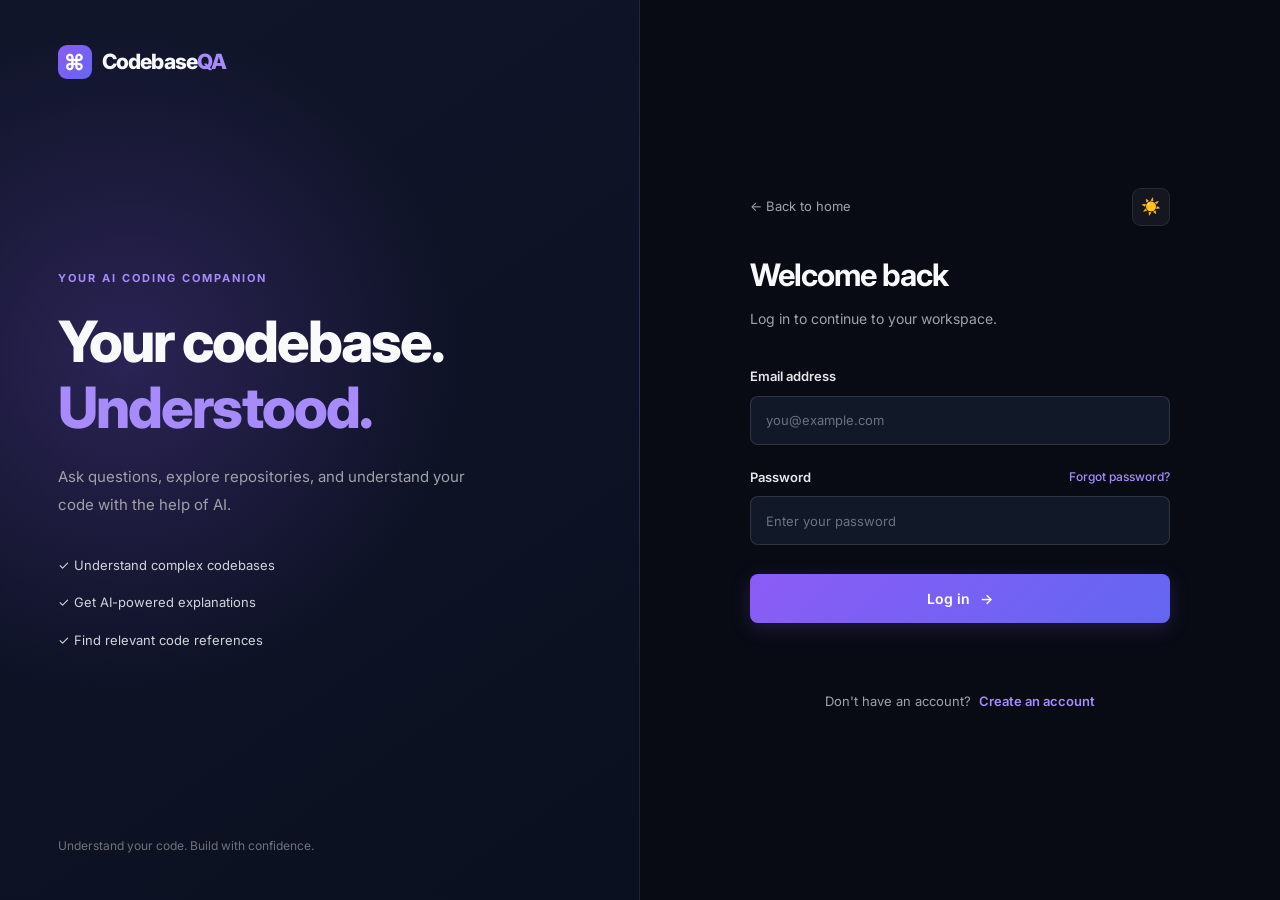
==== commit c273e843: "Switch to local ONNX embeddings, fix reindex/login performance, add password reset and sign-out" ====
--- a/frontend/pages/dashboard.html
+++ b/frontend/pages/dashboard.html
@@ -6,8 +6,8 @@
     <meta name="viewport" content="width=device-width, initial-scale=1.0">
     <title>Dashboard | Codebase QA Assistant</title>
 
-    <link rel="stylesheet" href="../css/style.css">
-    <link rel="stylesheet" href="../css/dashboard.css">
+    <link rel="stylesheet" href="../css/style.css?v=9">
+    <link rel="stylesheet" href="../css/dashboard.css?v=9">
     <script src="../js/theme.js"></script>
 </head>
 
@@ -61,9 +61,14 @@
                         <span id="sidebarUsername">User</span>
                         <small id="sidebarEmail">user@example.com</small>
                     </div>
-
-                    <button id="logoutBtn" class="logout-btn" title="Log out">
-                        ⇥
+                </div>
+
+                <div class="account-actions">
+                    <button type="button" id="changePasswordBtn" class="account-action-btn">
+                        Change Password
+                    </button>
+                    <button type="button" id="logoutBtn" class="account-action-btn signout-action-btn">
+                        Sign out
                     </button>
                 </div>
             </div>
@@ -95,6 +100,9 @@
                         <span class="status-dot"></span>
                         AI Assistant
                     </div>
+                    <button type="button" id="headerLogoutBtn" class="btn btn-outline header-signout-btn">
+                        Sign out
+                    </button>
                 </div>
 
             </header>
@@ -259,9 +267,85 @@
     </div>
 
 
-    <script src="../js/api.js"></script>
-    <script src="../js/dashboard.js"></script>
-    <script src="../js/chat.js"></script>
+    <!-- CHANGE PASSWORD MODAL -->
+    <div class="modal-overlay" id="changePasswordModal">
+
+        <div class="modal-card">
+
+            <div class="modal-header">
+                <div>
+                    <h2>Change Password</h2>
+                    <p>Update your account password.</p>
+                </div>
+
+                <button class="modal-close" id="closeChangePasswordModal" aria-label="Close modal">
+                    ×
+                </button>
+            </div>
+
+            <form id="changePasswordForm">
+
+                <div class="form-group">
+                    <div class="modal-label-row">
+                        <label for="currentPassword">Current Password</label>
+                        <button type="button" id="forgotCurrentPasswordBtn" class="modal-link-btn">
+                            Forgot password?
+                        </button>
+                    </div>
+                    <input
+                        type="password"
+                        id="currentPassword"
+                        name="current_password"
+                        placeholder="Enter your current password"
+                        autocomplete="current-password"
+                        required
+                    >
+                </div>
+
+                <div class="form-group">
+                    <label for="newPassword">New Password</label>
+                    <input
+                        type="password"
+                        id="newPassword"
+                        name="new_password"
+                        placeholder="At least 8 characters"
+                        autocomplete="new-password"
+                        minlength="8"
+                        maxlength="128"
+                        required
+                    >
+                </div>
+
+                <div class="form-group">
+                    <label for="confirmNewPassword">Confirm New Password</label>
+                    <input
+                        type="password"
+                        id="confirmNewPassword"
+                        name="confirm_new_password"
+                        placeholder="Re-enter your new password"
+                        autocomplete="new-password"
+                        minlength="8"
+                        maxlength="128"
+                        required
+                    >
+                </div>
+
+                <div id="changePasswordMessage" class="form-message" role="status" aria-live="polite"></div>
+
+                <button type="submit" id="changePasswordSubmitBtn" class="btn btn-primary modal-submit">
+                    Update Password
+                </button>
+
+            </form>
+
+        </div>
+
+    </div>
+
+
+    <script src="../js/api.js?v=9"></script>
+    <script src="../js/dashboard.js?v=9"></script>
+    <script src="../js/chat.js?v=9"></script>
 
 </body>
 </html>
--- a/frontend/css/style.css
+++ b/frontend/css/style.css
@@ -485,127 +485,142 @@
     background: rgba(139, 92, 246, 0.15);
 }
 
-[data-theme=\"light\"] {
-    --bg-primary: #f8fafc;
-    --bg-secondary: #f1f5f9;
+/* --- LIGHT THEME (PURE WHITE BACKGROUND) --- */
+[data-theme="light"] {
+    --bg-primary: #ffffff;
+    --bg-secondary: #f8fafc;
     --bg-card: #ffffff;
     --text-primary: #0f172a;
-    --text-secondary: #64748b;
+    --text-secondary: #475569;
     --accent: #7c3aed;
     --accent-light: #6d28d9;
-    --border: rgba(0, 0, 0, 0.08);
-}
-
-[data-theme=\"light\"] body {
-    background: #f8fafc;
-    color: #0f172a;
-}
-
-[data-theme=\"light\"] .navbar {
-    background: rgba(255, 255, 255, 0.92);
-    border-bottom-color: rgba(0, 0, 0, 0.08);
-}
-
-[data-theme=\"light\"] .nav-links a {
-    color: #64748b;
-}
-
-[data-theme=\"light\"] .nav-links a:hover {
-    color: #0f172a;
-}
-
-[data-theme=\"light\"] .hero h1 {
-    color: #0f172a;
-}
-
-[data-theme=\"light\"] .hero h1 span {
-    color: #7c3aed;
-}
-
-[data-theme=\"light\"] .hero-description {
-    color: #475569;
-}
-
-[data-theme=\"light\"] .hero-badge {
-    background: rgba(124, 58, 237, 0.08);
-    border-color: rgba(124, 58, 237, 0.2);
-    color: #6d28d9;
-}
-
-[data-theme=\"light\"] .hero-note {
-    color: #64748b;
-}
-
-[data-theme=\"light\"] .hero-note span {
-    color: #059669;
-}
-
-[data-theme=\"light\"] .section-heading h2 {
-    color: #0f172a;
-}
-
-[data-theme=\"light\"] .section-heading p {
-    color: #64748b;
-}
-
-[data-theme=\"light\"] .feature-card {
-    background: #ffffff;
-    border-color: rgba(0, 0, 0, 0.08);
-    box-shadow: 0 4px 14px rgba(0, 0, 0, 0.04);
-}
-
-[data-theme=\"light\"] .feature-card:hover {
-    border-color: rgba(124, 58, 237, 0.3);
-    box-shadow: 0 10px 25px rgba(124, 58, 237, 0.08);
-}
-
-[data-theme=\"light\"] .feature-card h3 {
-    color: #0f172a;
-}
-
-[data-theme=\"light\"] .feature-card p {
-    color: #64748b;
-}
-
-[data-theme=\"light\"] .feature-icon {
-    background: rgba(124, 58, 237, 0.1);
-    color: #7c3aed;
-}
-
-[data-theme=\"light\"] .btn-outline {
-    border-color: rgba(0, 0, 0, 0.15);
-    color: #0f172a !important;
-}
-
-[data-theme=\"light\"] .btn-outline:hover {
-    background: rgba(0, 0, 0, 0.04);
-    border-color: #7c3aed;
+    --border: #e2e8f0;
+}
+
+[data-theme="light"] body {
+    background: #ffffff !important;
+    color: #0f172a !important;
+}
+
+[data-theme="light"] .landing-page {
+    background: #ffffff !important;
+}
+
+[data-theme="light"] .navbar {
+    background: #ffffff !important;
+    border-bottom: 1px solid #e2e8f0 !important;
+}
+
+[data-theme="light"] .nav-links a {
+    color: #475569 !important;
+}
+
+[data-theme="light"] .nav-links a:hover {
+    color: #0f172a !important;
+}
+
+[data-theme="light"] .hero {
+    background: radial-gradient(ellipse at 50% 20%, rgba(124, 58, 237, 0.08), transparent 60%) !important;
+}
+
+[data-theme="light"] .hero h1 {
+    color: #0f172a !important;
+}
+
+[data-theme="light"] .hero h1 span {
     color: #7c3aed !important;
 }
 
-[data-theme=\"light\"] .btn-secondary {
-    background: #f1f5f9;
-    color: #0f172a;
-    border: 1px solid rgba(0, 0, 0, 0.1);
-}
-
-[data-theme=\"light\"] .btn-secondary:hover {
-    background: #e2e8f0;
-}
-
-[data-theme=\"light\"] .footer {
-    background: #f1f5f9;
-    border-top-color: rgba(0, 0, 0, 0.08);
-    color: #64748b;
-}
-
-[data-theme=\"light\"] .footer p,
-[data-theme=\"light\"] .footer span {
-    color: #64748b;
-}
-
-[data-theme=\"light\"] .theme-toggle {
-    background: #f1f5f9;
-    border-color: rgba(0, 0, 0, 0.1);
-    color: #0f172a;
-}
+[data-theme="light"] .hero-description {
+    color: #475569 !important;
+}
+
+[data-theme="light"] .hero-badge {
+    background: rgba(124, 58, 237, 0.08) !important;
+    border: 1px solid rgba(124, 58, 237, 0.2) !important;
+    color: #6d28d9 !important;
+}
+
+[data-theme="light"] .hero-note {
+    color: #64748b !important;
+}
+
+[data-theme="light"] .hero-note span {
+    color: #059669 !important;
+}
+
+[data-theme="light"] .section-heading h2 {
+    color: #0f172a !important;
+}
+
+[data-theme="light"] .section-heading p {
+    color: #64748b !important;
+}
+
+[data-theme="light"] .feature-card {
+    background: #ffffff !important;
+    border: 1px solid #e2e8f0 !important;
+    box-shadow: 0 4px 14px rgba(0, 0, 0, 0.04) !important;
+}
+
+[data-theme="light"] .feature-card:hover {
+    border-color: rgba(124, 58, 237, 0.4) !important;
+    box-shadow: 0 10px 25px rgba(124, 58, 237, 0.08) !important;
+}
+
+[data-theme="light"] .feature-card h3 {
+    color: #0f172a !important;
+}
+
+[data-theme="light"] .feature-card p {
+    color: #64748b !important;
+}
+
+[data-theme="light"] .feature-icon {
+    background: rgba(124, 58, 237, 0.1) !important;
+    color: #7c3aed !important;
+}
+
+[data-theme="light"] .btn-outline {
+    border: 1px solid #cbd5e1 !important;
+    color: #0f172a !important;
+}
+
+[data-theme="light"] .btn-outline:hover {
+    background: #f1f5f9 !important;
+    border-color: #7c3aed !important;
+    color: #7c3aed !important;
+}
+
+[data-theme="light"] .btn-secondary {
+    background: #f1f5f9 !important;
+    color: #0f172a !important;
+    border: 1px solid #e2e8f0 !important;
+}
+
+[data-theme="light"] .btn-secondary:hover {
+    background: #e2e8f0 !important;
+}
+
+[data-theme="light"] .footer {
+    background: #ffffff !important;
+    border-top: 1px solid #e2e8f0 !important;
+    color: #64748b !important;
+}
+
+[data-theme="light"] .footer p,
+[data-theme="light"] .footer span {
+    color: #64748b !important;
+}
+
+[data-theme="light"] .theme-toggle {
+    background: #f8fafc !important;
+    border: 1px solid #cbd5e1 !important;
+    color: #0f172a !important;
+}
+
+[data-theme="light"] .theme-toggle:hover {
+    border-color: #7c3aed !important;
+    background: #ede9fe !important;
+    color: #7c3aed !important;
+}
--- a/frontend/css/dashboard.css
+++ b/frontend/css/dashboard.css
@@ -197,6 +197,72 @@
     color: #f87171;
 }
 
+.account-actions {
+    display: flex;
+    gap: 8px;
+    margin-top: 12px;
+}
+
+.account-action-btn {
+    flex: 1;
+    padding: 7px 10px;
+    border-radius: 7px;
+    border: 1px solid rgba(255, 255, 255, 0.12);
+    background: rgba(255, 255, 255, 0.04);
+    color: #cbd5e1;
+    font-family: inherit;
+    font-size: 11px;
+    font-weight: 600;
+    cursor: pointer;
+    transition: all 0.2s ease;
+    text-align: center;
+}
+
+.account-action-btn:hover {
+    border-color: rgba(167, 139, 250, 0.45);
+    color: #e5e7eb;
+    background: rgba(139, 92, 246, 0.14);
+}
+
+.signout-action-btn:hover {
+    border-color: rgba(248, 113, 113, 0.45);
+    color: #fca5a5;
+    background: rgba(239, 68, 68, 0.14);
+}
+
+.header-signout-btn {
+    padding: 6px 12px;
+    font-size: 12px;
+}
+
+.modal-label-row {
+    display: flex;
+    align-items: center;
+    justify-content: space-between;
+    gap: 10px;
+}
+
+.modal-link-btn {
+    border: none;
+    background: none;
+    padding: 0;
+    color: #a78bfa;
+    font-family: inherit;
+    font-size: 12px;
+    font-weight: 500;
+    cursor: pointer;
+    transition: color 0.2s ease;
+}
+
+.modal-link-btn:hover {
+    color: #c4b5fd;
+}
+
+.modal-link-btn:disabled {
+    opacity: 0.6;
+    cursor: not-allowed;
+}
+
 /* =========================================
    6. MAIN CONTENT
 ========================================= */
@@ -655,6 +721,30 @@
 
 .repository-card-header h3 {
     font-size: 15px;
+    flex: 1;
+    min-width: 0;
+    overflow-wrap: anywhere;
+}
+
+.repo-status-badge {
+    font-size: 11px;
+    font-weight: 600;
+    padding: 3px 9px;
+    border-radius: 999px;
+    white-space: nowrap;
+    flex-shrink: 0;
+}
+
+.repo-status-badge.indexed {
+    background: rgba(34, 197, 94, 0.14);
+    color: #86efac;
+    border: 1px solid rgba(34, 197, 94, 0.3);
+}
+
+.repo-status-badge.not-indexed {
+    background: rgba(245, 158, 11, 0.14);
+    color: #fcd34d;
+    border: 1px solid rgba(245, 158, 11, 0.3);
 }
 
 .repository-card > p {
@@ -1078,363 +1168,409 @@
 
 
 /* =========================================
-   LIGHT THEME OVERRIDES FOR DASHBOARD
-========================================= */
-
-[data-theme=\"light\"] .dashboard-page {
-    background: #f8fafc;
-    color: #0f172a;
-}
-
-[data-theme=\"light\"] .sidebar {
-    background: #ffffff;
-    border-right: 1px solid rgba(0, 0, 0, 0.08);
-    box-shadow: 2px 0 10px rgba(0, 0, 0, 0.02);
-}
-
-[data-theme=\"light\"] .sidebar-close {
-    color: #64748b;
-}
-
-[data-theme=\"light\"] .sidebar-close:hover {
-    color: #0f172a;
-}
-
-[data-theme=\"light\"] .new-chat-btn {
-    border: 1px solid rgba(124, 58, 237, 0.3);
-    background: rgba(124, 58, 237, 0.08);
-    color: #7c3aed;
-}
-
-[data-theme=\"light\"] .new-chat-btn:hover {
-    background: rgba(124, 58, 237, 0.15);
-}
-
-[data-theme=\"light\"] .sidebar-label {
-    color: #94a3b8;
-}
-
-[data-theme=\"light\"] .sidebar-link {
-    color: #64748b;
-}
-
-[data-theme=\"light\"] .sidebar-link:hover,
-[data-theme=\"light\"] .sidebar-link.active {
-    background: rgba(124, 58, 237, 0.08);
-    color: #7c3aed;
-}
-
-[data-theme=\"light\"] .conversation-item {
-    color: #334155;
-}
-
-[data-theme=\"light\"] .conversation-item:hover,
-[data-theme=\"light\"] .conversation-item.active {
-    border-color: rgba(124, 58, 237, 0.2);
-    background: rgba(124, 58, 237, 0.08);
-}
-
-[data-theme=\"light\"] .conversation-title {
-    color: #1e293b;
-}
-
-[data-theme=\"light\"] .conversation-repository {
-    color: #64748b;
-}
-
-[data-theme=\"light\"] .conversation-item:hover .conversation-title,
-[data-theme=\"light\"] .conversation-item.active .conversation-title {
-    color: #7c3aed;
-}
-
-[data-theme=\"light\"] .empty-conversations {
-    color: #94a3b8;
-}
-
-[data-theme=\"light\"] .sidebar-bottom {
-    border-top: 1px solid rgba(0, 0, 0, 0.08);
-}
-
-[data-theme=\"light\"] .user-details span {
-    color: #0f172a;
-}
-
-[data-theme=\"light\"] .user-details small {
-    color: #64748b;
-}
-
-[data-theme=\"light\"] .logout-btn {
-    color: #64748b;
-}
-
-[data-theme=\"light\"] .logout-btn:hover {
-    color: #dc2626;
-}
-
-[data-theme=\"light\"] .dashboard-header {
-    background: rgba(255, 255, 255, 0.9);
-    border-bottom: 1px solid rgba(0, 0, 0, 0.08);
-}
-
-[data-theme=\"light\"] .breadcrumb {
-    color: #94a3b8;
-}
-
-[data-theme=\"light\"] .breadcrumb strong {
-    color: #0f172a;
-}
-
-[data-theme=\"light\"] .header-status {
-    color: #64748b;
-}
-
-[data-theme=\"light\"] .menu-btn {
-    color: #0f172a;
-}
-
-[data-theme=\"light\"] .welcome-section h1 {
-    color: #0f172a;
-}
-
-[data-theme=\"light\"] .welcome-section h1 span {
-    color: #7c3aed;
-}
-
-[data-theme=\"light\"] .welcome-section p {
-    color: #64748b;
-}
-
-[data-theme=\"light\"] .stat-card {
-    background: #ffffff;
-    border: 1px solid rgba(0, 0, 0, 0.08);
-    box-shadow: 0 2px 10px rgba(0, 0, 0, 0.03);
-}
-
-[data-theme=\"light\"] .stat-card h2 {
-    color: #0f172a;
-}
-
-[data-theme=\"light\"] .stat-label {
-    color: #64748b;
-}
-
-[data-theme=\"light\"] .stat-icon {
-    background: rgba(124, 58, 237, 0.1);
-    color: #7c3aed;
-}
-
-[data-theme=\"light\"] .section-header h2 {
-    color: #0f172a;
-}
-
-[data-theme=\"light\"] .section-header p {
-    color: #64748b;
-}
-
-[data-theme=\"light\"] .empty-state {
-    background: rgba(255, 255, 255, 0.7);
-    border-color: rgba(0, 0, 0, 0.15);
-}
-
-[data-theme=\"light\"] .empty-state-icon {
-    background: rgba(124, 58, 237, 0.1);
-    color: #7c3aed;
-}
-
-[data-theme=\"light\"] .empty-state h3 {
-    color: #0f172a;
-}
-
-[data-theme=\"light\"] .empty-state p {
-    color: #64748b;
-}
-
-[data-theme=\"light\"] .assistant-banner {
-    border: 1px solid rgba(124, 58, 237, 0.2);
-    background: linear-gradient(110deg, rgba(124, 58, 237, 0.08), rgba(99, 102, 241, 0.03));
-}
-
-[data-theme=\"light\"] .assistant-banner-icon {
-    background: rgba(124, 58, 237, 0.12);
-    color: #7c3aed;
-}
-
-[data-theme=\"light\"] .assistant-banner h2 {
-    color: #0f172a;
-}
-
-[data-theme=\"light\"] .assistant-banner p {
-    color: #64748b;
-}
-
-[data-theme=\"light\"] .modal-card {
-    background: #ffffff;
-    border: 1px solid rgba(0, 0, 0, 0.1);
-    box-shadow: 0 20px 70px rgba(0, 0, 0, 0.15);
-}
-
-[data-theme=\"light\"] .modal-header h2 {
-    color: #0f172a;
-}
-
-[data-theme=\"light\"] .modal-header p {
-    color: #64748b;
-}
-
-[data-theme=\"light\"] .modal-close {
-    color: #64748b;
-}
-
-[data-theme=\"light\"] .modal-close:hover {
-    color: #0f172a;
-}
-
-[data-theme=\"light\"] .form-group label {
-    color: #334155;
-}
-
-[data-theme=\"light\"] .form-group input {
-    background: #f8fafc;
-    border: 1px solid rgba(0, 0, 0, 0.12);
-    color: #0f172a;
-}
-
-[data-theme=\"light\"] .form-group input:focus {
-    border-color: #7c3aed;
-    background: #ffffff;
-}
-
-[data-theme=\"light\"] .repository-card {
-    background: #ffffff;
-    border: 1px solid rgba(0, 0, 0, 0.08);
-    box-shadow: 0 2px 10px rgba(0, 0, 0, 0.03);
-}
-
-[data-theme=\"light\"] .repository-card:hover {
-    border-color: rgba(124, 58, 237, 0.35);
-    box-shadow: 0 6px 20px rgba(124, 58, 237, 0.08);
-}
-
-[data-theme=\"light\"] .repository-card-icon {
-    background: rgba(124, 58, 237, 0.1);
-    color: #7c3aed;
-}
-
-[data-theme=\"light\"] .repository-card-header h3 {
-    color: #0f172a;
-}
-
-[data-theme=\"light\"] .repository-card > p {
-    color: #64748b;
-}
-
-[data-theme=\"light\"] .chat-section {
-    background: #ffffff;
-    border: 1px solid rgba(0, 0, 0, 0.08);
-    box-shadow: 0 4px 20px rgba(0, 0, 0, 0.04);
-}
-
-[data-theme=\"light\"] .chat-header {
-    background: #ffffff;
-    border-bottom: 1px solid rgba(0, 0, 0, 0.08);
-}
-
-[data-theme=\"light\"] .chat-header h2 {
-    color: #0f172a;
-}
-
-[data-theme=\"light\"] .chat-header p {
-    color: #64748b;
-}
-
-[data-theme=\"light\"] .chat-welcome-icon {
-    background: rgba(124, 58, 237, 0.1);
-    color: #7c3aed;
-}
-
-[data-theme=\"light\"] .chat-welcome h3 {
-    color: #0f172a;
-}
-
-[data-theme=\"light\"] .chat-welcome > p {
-    color: #64748b;
-}
-
-[data-theme=\"light\"] .suggested-questions button {
-    background: #f1f5f9;
-    border: 1px solid rgba(0, 0, 0, 0.08);
-    color: #6d28d9;
-}
-
-[data-theme=\"light\"] .suggested-questions button:hover {
-    border-color: #7c3aed;
-    background: #ede9fe;
-}
-
-[data-theme=\"light\"] .user-message {
-    background: linear-gradient(135deg, #7c3aed, #6366f1);
-    color: #ffffff;
-    border: none;
-}
-
-[data-theme=\"light\"] .ai-message {
-    background: #f8fafc;
-    color: #1e293b;
-    border: 1px solid rgba(0, 0, 0, 0.08);
-}
-
-[data-theme=\"light\"] .ai-message .message-label {
-    color: #7c3aed;
-}
-
-[data-theme=\"light\"] .message-sources {
-    border-top: 1px solid rgba(0, 0, 0, 0.08);
-}
-
-[data-theme=\"light\"] .message-sources h4 {
-    color: #7c3aed;
-}
-
-[data-theme=\"light\"] .source-card {
-    background: #ffffff;
-    border: 1px solid rgba(0, 0, 0, 0.08);
-}
-
-[data-theme=\"light\"] .source-card strong {
-    color: #0f172a;
-}
-
-[data-theme=\"light\"] .source-card small {
-    color: #64748b;
-}
-
-[data-theme=\"light\"] .chat-input-area {
-    background: #f8fafc;
-    border: 1px solid rgba(0, 0, 0, 0.12);
-}
-
-[data-theme=\"light\"] .chat-input-area:focus-within {
-    border-color: #7c3aed;
-    background: #ffffff;
-}
-
-[data-theme=\"light\"] .chat-input-area textarea {
-    color: #0f172a;
-}
-
-[data-theme=\"light\"] .chat-input-area textarea::placeholder {
-    color: #94a3b8;
-}
-
-[data-theme=\"light\"] .chat-disclaimer {
-    color: #94a3b8;
-}
-
-[data-theme=\"light\"] .loading-message {
-    color: #7c3aed;
-}
-
-[data-theme=\"light\"] .header-right-actions {
+   LIGHT THEME OVERRIDES FOR DASHBOARD (PURE WHITE BACKGROUND)
+========================================= */
+
+[data-theme="light"] .dashboard-page {
+    background: #ffffff !important;
+    color: #0f172a !important;
+}
+
+[data-theme="light"] .dashboard-layout {
+    background: #ffffff !important;
+}
+
+[data-theme="light"] .dashboard-main {
+    background: #ffffff !important;
+}
+
+[data-theme="light"] .dashboard-content {
+    background: #ffffff !important;
+}
+
+[data-theme="light"] .sidebar {
+    background: #ffffff !important;
+    border-right: 1px solid #e2e8f0 !important;
+    box-shadow: 2px 0 10px rgba(0, 0, 0, 0.02) !important;
+}
+
+[data-theme="light"] .sidebar-close {
+    color: #64748b !important;
+}
+
+[data-theme="light"] .sidebar-close:hover {
+    color: #0f172a !important;
+}
+
+[data-theme="light"] .new-chat-btn {
+    border: 1px solid rgba(124, 58, 237, 0.3) !important;
+    background: rgba(124, 58, 237, 0.08) !important;
+    color: #7c3aed !important;
+}
+
+[data-theme="light"] .new-chat-btn:hover {
+    background: rgba(124, 58, 237, 0.16) !important;
+}
+
+[data-theme="light"] .sidebar-label {
+    color: #94a3b8 !important;
+}
+
+[data-theme="light"] .sidebar-link {
+    color: #64748b !important;
+}
+
+[data-theme="light"] .sidebar-link:hover,
+[data-theme="light"] .sidebar-link.active {
+    background: rgba(124, 58, 237, 0.08) !important;
+    color: #7c3aed !important;
+}
+
+[data-theme="light"] .conversation-item {
+    color: #334155 !important;
+}
+
+[data-theme="light"] .conversation-item:hover,
+[data-theme="light"] .conversation-item.active {
+    border-color: rgba(124, 58, 237, 0.2) !important;
+    background: rgba(124, 58, 237, 0.08) !important;
+}
+
+[data-theme="light"] .conversation-title {
+    color: #1e293b !important;
+}
+
+[data-theme="light"] .conversation-repository {
+    color: #64748b !important;
+}
+
+[data-theme="light"] .conversation-item:hover .conversation-title,
+[data-theme="light"] .conversation-item.active .conversation-title {
+    color: #7c3aed !important;
+}
+
+[data-theme="light"] .empty-conversations {
+    color: #94a3b8 !important;
+}
+
+[data-theme="light"] .sidebar-bottom {
+    border-top: 1px solid #e2e8f0 !important;
+}
+
+[data-theme="light"] .user-details span {
+    color: #0f172a !important;
+}
+
+[data-theme="light"] .user-details small {
+    color: #64748b !important;
+}
+
+[data-theme="light"] .logout-btn {
+    color: #64748b !important;
+}
+
+[data-theme="light"] .logout-btn:hover {
+    color: #dc2626 !important;
+}
+
+[data-theme="light"] .account-action-btn {
+    border: 1px solid #e2e8f0 !important;
+    background: #f8fafc !important;
+    color: #334155 !important;
+}
+
+[data-theme="light"] .account-action-btn:hover {
+    border-color: rgba(124, 58, 237, 0.35) !important;
+    background: rgba(124, 58, 237, 0.08) !important;
+    color: #6d28d9 !important;
+}
+
+[data-theme="light"] .signout-action-btn:hover {
+    border-color: rgba(220, 38, 38, 0.35) !important;
+    background: rgba(220, 38, 38, 0.08) !important;
+    color: #dc2626 !important;
+}
+
+[data-theme="light"] .modal-link-btn {
+    color: #7c3aed !important;
+}
+
+[data-theme="light"] .dashboard-header {
+    background: #ffffff !important;
+    border-bottom: 1px solid #e2e8f0 !important;
+}
+
+[data-theme="light"] .breadcrumb {
+    color: #94a3b8 !important;
+}
+
+[data-theme="light"] .breadcrumb strong {
+    color: #0f172a !important;
+}
+
+[data-theme="light"] .header-status {
+    color: #64748b !important;
+}
+
+[data-theme="light"] .menu-btn {
+    color: #0f172a !important;
+}
+
+[data-theme="light"] .welcome-section h1 {
+    color: #0f172a !important;
+}
+
+[data-theme="light"] .welcome-section h1 span {
+    color: #7c3aed !important;
+}
+
+[data-theme="light"] .welcome-section p {
+    color: #64748b !important;
+}
+
+[data-theme="light"] .stat-card {
+    background: #ffffff !important;
+    border: 1px solid #e2e8f0 !important;
+    box-shadow: 0 1px 4px rgba(0, 0, 0, 0.05) !important;
+}
+
+[data-theme="light"] .stat-card h2 {
+    color: #0f172a !important;
+}
+
+[data-theme="light"] .stat-label {
+    color: #64748b !important;
+}
+
+[data-theme="light"] .stat-icon {
+    background: rgba(124, 58, 237, 0.08) !important;
+    color: #7c3aed !important;
+}
+
+[data-theme="light"] .section-header h2 {
+    color: #0f172a !important;
+}
+
+[data-theme="light"] .section-header p {
+    color: #64748b !important;
+}
+
+[data-theme="light"] .empty-state {
+    background: #ffffff !important;
+    border: 1px dashed #cbd5e1 !important;
+}
+
+[data-theme="light"] .empty-state-icon {
+    background: rgba(124, 58, 237, 0.08) !important;
+    color: #7c3aed !important;
+}
+
+[data-theme="light"] .empty-state h3 {
+    color: #0f172a !important;
+}
+
+[data-theme="light"] .empty-state p {
+    color: #64748b !important;
+}
+
+[data-theme="light"] .assistant-banner {
+    border: 1px solid rgba(124, 58, 237, 0.25) !important;
+    background: linear-gradient(110deg, rgba(124, 58, 237, 0.06), rgba(99, 102, 241, 0.02)) !important;
+}
+
+[data-theme="light"] .assistant-banner-icon {
+    background: rgba(124, 58, 237, 0.12) !important;
+    color: #7c3aed !important;
+}
+
+[data-theme="light"] .assistant-banner h2 {
+    color: #0f172a !important;
+}
+
+[data-theme="light"] .assistant-banner p {
+    color: #64748b !important;
+}
+
+[data-theme="light"] .modal-card {
+    background: #ffffff !important;
+    border: 1px solid #e2e8f0 !important;
+    box-shadow: 0 20px 70px rgba(0, 0, 0, 0.15) !important;
+}
+
+[data-theme="light"] .modal-header h2 {
+    color: #0f172a !important;
+}
+
+[data-theme="light"] .modal-header p {
+    color: #64748b !important;
+}
+
+[data-theme="light"] .modal-close {
+    color: #64748b !important;
+}
+
+[data-theme="light"] .modal-close:hover {
+    color: #0f172a !important;
+}
+
+[data-theme="light"] .form-group label {
+    color: #334155 !important;
+}
+
+[data-theme="light"] .form-group input {
+    background: #ffffff !important;
+    border: 1px solid #cbd5e1 !important;
+    color: #0f172a !important;
+}
+
+[data-theme="light"] .form-group input:focus {
+    border-color: #7c3aed !important;
+    background: #ffffff !important;
+}
+
+[data-theme="light"] .repository-card {
+    background: #ffffff !important;
+    border: 1px solid #e2e8f0 !important;
+    box-shadow: 0 1px 4px rgba(0, 0, 0, 0.05) !important;
+}
+
+[data-theme="light"] .repository-card:hover {
+    border-color: rgba(124, 58, 237, 0.35) !important;
+    box-shadow: 0 6px 20px rgba(124, 58, 237, 0.08) !important;
+}
+
+[data-theme="light"] .repository-card-icon {
+    background: rgba(124, 58, 237, 0.08) !important;
+    color: #7c3aed !important;
+}
+
+[data-theme="light"] .repository-card-header h3 {
+    color: #0f172a !important;
+}
+
+[data-theme="light"] .repo-status-badge.indexed {
+    background: rgba(22, 163, 74, 0.1) !important;
+    color: #15803d !important;
+    border-color: rgba(22, 163, 74, 0.3) !important;
+}
+
+[data-theme="light"] .repo-status-badge.not-indexed {
+    background: rgba(217, 119, 6, 0.1) !important;
+    color: #b45309 !important;
+    border-color: rgba(217, 119, 6, 0.3) !important;
+}
+
+[data-theme="light"] .repository-card > p {
+    color: #64748b !important;
+}
+
+[data-theme="light"] .chat-section {
+    background: #ffffff !important;
+    border: 1px solid #e2e8f0 !important;
+    box-shadow: 0 4px 20px rgba(0, 0, 0, 0.04) !important;
+}
+
+[data-theme="light"] .chat-header {
+    background: #ffffff !important;
+    border-bottom: 1px solid #e2e8f0 !important;
+}
+
+[data-theme="light"] .chat-header h2 {
+    color: #0f172a !important;
+}
+
+[data-theme="light"] .chat-header p {
+    color: #64748b !important;
+}
+
+[data-theme="light"] .chat-welcome-icon {
+    background: rgba(124, 58, 237, 0.08) !important;
+    color: #7c3aed !important;
+}
+
+[data-theme="light"] .chat-welcome h3 {
+    color: #0f172a !important;
+}
+
+[data-theme="light"] .chat-welcome > p {
+    color: #64748b !important;
+}
+
+[data-theme="light"] .suggested-questions button {
+    background: #f8fafc !important;
+    border: 1px solid #e2e8f0 !important;
+    color: #6d28d9 !important;
+}
+
+[data-theme="light"] .suggested-questions button:hover {
+    border-color: #7c3aed !important;
+    background: #ede9fe !important;
+}
+
+[data-theme="light"] .user-message {
+    background: linear-gradient(135deg, #7c3aed, #6366f1) !important;
+    color: #ffffff !important;
+    border: none !important;
+}
+
+[data-theme="light"] .ai-message {
+    background: #f8fafc !important;
+    color: #1e293b !important;
+    border: 1px solid #e2e8f0 !important;
+}
+
+[data-theme="light"] .ai-message .message-label {
+    color: #7c3aed !important;
+}
+
+[data-theme="light"] .message-sources {
+    border-top: 1px solid #e2e8f0 !important;
+}
+
+[data-theme="light"] .message-sources h4 {
+    color: #7c3aed !important;
+}
+
+[data-theme="light"] .source-card {
+    background: #ffffff !important;
+    border: 1px solid #e2e8f0 !important;
+}
+
+[data-theme="light"] .source-card strong {
+    color: #0f172a !important;
+}
+
+[data-theme="light"] .source-card small {
+    color: #64748b !important;
+}
+
+[data-theme="light"] .chat-input-area {
+    background: #ffffff !important;
+    border: 1px solid #cbd5e1 !important;
+}
+
+[data-theme="light"] .chat-input-area:focus-within {
+    border-color: #7c3aed !important;
+    background: #ffffff !important;
+}
+
+[data-theme="light"] .chat-input-area textarea {
+    color: #0f172a !important;
+}
+
+[data-theme="light"] .chat-input-area textarea::placeholder {
+    color: #94a3b8 !important;
+}
+
+[data-theme="light"] .chat-disclaimer {
+    color: #94a3b8 !important;
+}
+
+[data-theme="light"] .loading-message {
+    color: #7c3aed !important;
+}
+
+[data-theme="light"] .header-right-actions {
     display: flex;
     align-items: center;
     gap: 14px;
